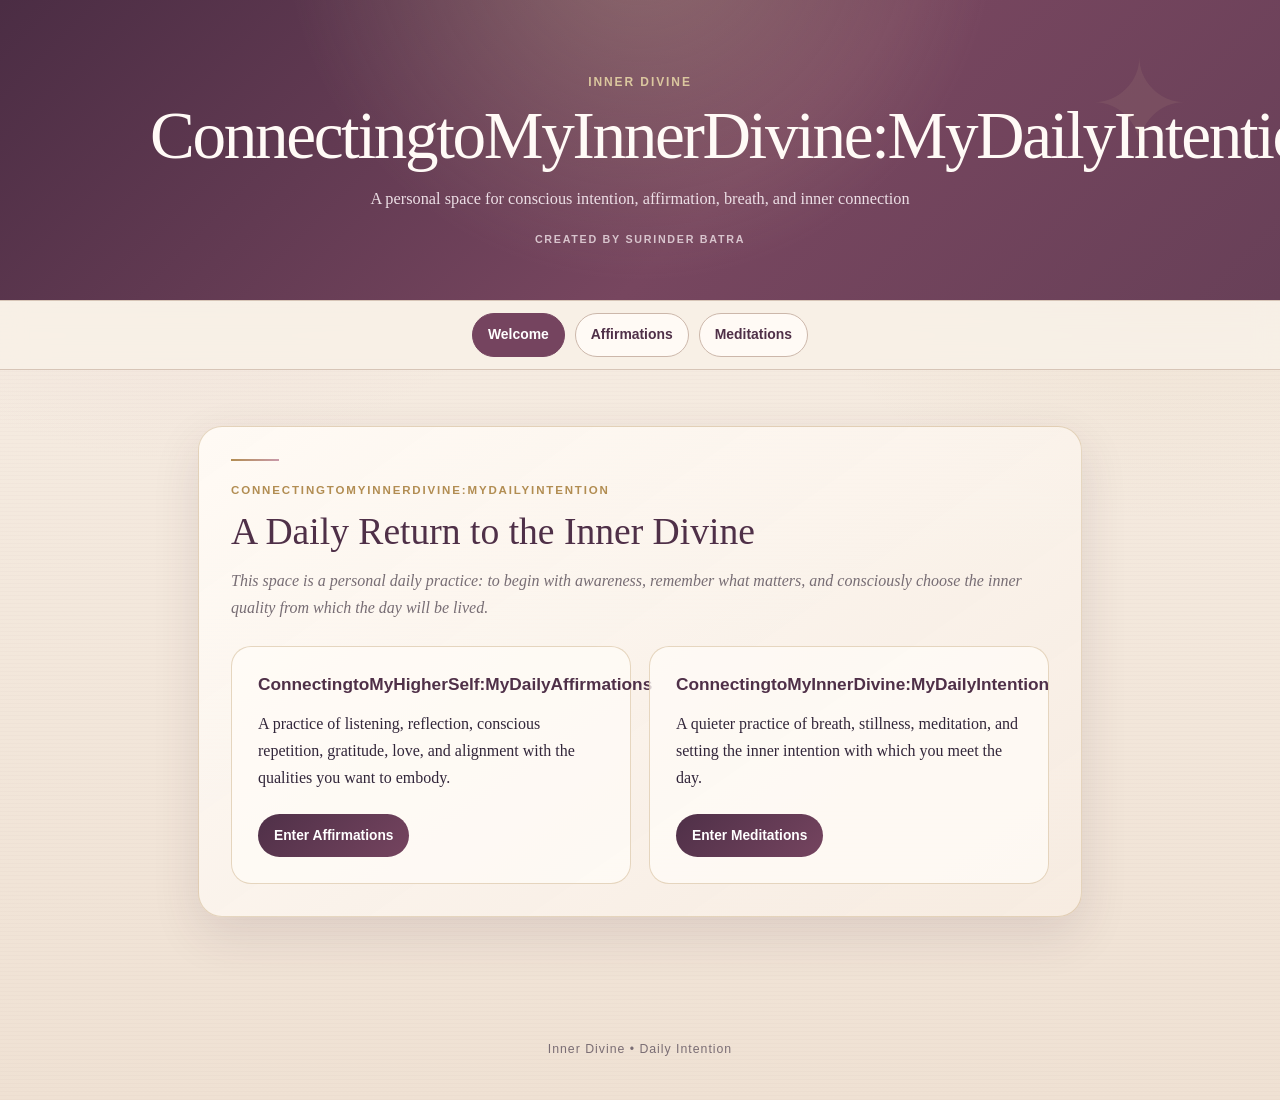
==== index.html @ 692993d0 "Add Inner Divine intention identity and distinct theme" ====
<!DOCTYPE html><html lang="en"><head>
<meta charset="utf-8"><meta name="viewport" content="width=device-width,initial-scale=1">
<meta name="description" content="Inner Divine — a personal practice of affirmations, intention, meditation, and inner connection.">
<title>ConnectingtoMyInnerDivine:MyDailyIntention | Inner Divine</title>
<style>
:root {
  --paper: #fffdf8;
  --ink: #26302d;
  --muted: #6a746f;
  --sage: #6f8577;
  --sage-dark: #425b4d;
  --cream: #f5efe3;
  --gold: #b48a4a;
  --line: rgba(66,91,77,.18);
  --shadow: 0 20px 55px rgba(44,55,49,.11);
}
* { box-sizing: border-box; }
html { scroll-behavior: smooth; }
body {
  margin: 0;
  color: var(--ink);
  background:
    radial-gradient(circle at 10% 0%, rgba(180,138,74,.10), transparent 30rem),
    radial-gradient(circle at 90% 20%, rgba(111,133,119,.10), transparent 28rem),
    #f4f1ea;
  font-family: Georgia, 'Times New Roman', serif;
  line-height: 1.72;
}
.hero {
  padding: 72px 24px 54px;
  text-align: center;
  background: linear-gradient(180deg, rgba(255,253,248,.96), rgba(255,253,248,.78));
  border-bottom: 1px solid var(--line);
}
.eyebrow {
  margin: 0 0 12px;
  font-family: Arial, Helvetica, sans-serif;
  font-size: .78rem;
  letter-spacing: .16em;
  text-transform: uppercase;
  color: var(--sage-dark);
  font-weight: 700;
}
h1 {
  margin: 0;
  font-size: clamp(2.45rem, 7vw, 4.7rem);
  line-height: 1.04;
  font-weight: 500;
  letter-spacing: -.035em;
}
.subtitle {
  max-width: 760px;
  margin: 18px auto 0;
  color: var(--muted);
  font-size: clamp(1.05rem, 2.4vw, 1.35rem);
}
.creator {
  margin: 8px auto 0;
  color: var(--sage-dark);
  font-family: Arial, Helvetica, sans-serif;
  font-size: .95rem;
  font-weight: 600;
}
.nav {
  position: sticky;
  top: 0;
  z-index: 10;
  display: flex;
  gap: 10px;
  justify-content: center;
  flex-wrap: wrap;
  padding: 12px 16px;
  background: rgba(255,253,248,.92);
  backdrop-filter: blur(10px);
  border-bottom: 1px solid var(--line);
  font-family: Arial, Helvetica, sans-serif;
}
.nav a, .print-btn {
  appearance: none;
  border: 1px solid var(--line);
  border-radius: 999px;
  background: white;
  color: var(--sage-dark);
  padding: 8px 13px;
  font: inherit;
  font-size: .86rem;
  text-decoration: none;
  cursor: pointer;
}
.nav a:hover, .print-btn:hover { background: var(--cream); }
main {
  width: min(920px, calc(100% - 32px));
  margin: 38px auto 70px;
}
.section {
  background: var(--paper);
  border: 1px solid var(--line);
  border-radius: 24px;
  padding: clamp(24px, 5vw, 52px);
  margin-bottom: 26px;
  box-shadow: var(--shadow);
}
h2 {
  margin: 0 0 22px;
  font-size: clamp(1.8rem, 4vw, 2.5rem);
  line-height: 1.15;
  font-weight: 500;
  color: var(--sage-dark);
}
.preamble p { margin: 0 0 1.15em; }
.preamble p:last-child { margin-bottom: 0; }
.intro {
  margin: -7px 0 24px;
  color: var(--muted);
  font-style: italic;
}
.affirmations {
  display: grid;
  grid-template-columns: repeat(2, minmax(0,1fr));
  gap: 16px;
}
.card {
  position: relative;
  padding: 22px 22px 22px 24px;
  border: 1px solid var(--line);
  border-radius: 18px;
  background: linear-gradient(145deg, #ffffff, #fbf7ef);
}
.card::before {
  content: '';
  position: absolute;
  left: 0;
  top: 18px;
  bottom: 18px;
  width: 4px;
  border-radius: 4px;
  background: linear-gradient(var(--gold), var(--sage));
}
.num {
  font-family: Arial, Helvetica, sans-serif;
  color: var(--gold);
  font-weight: 700;
  font-size: .78rem;
  letter-spacing: .08em;
}
h3 {
  margin: 4px 0 9px;
  font-size: 1.08rem;
  line-height: 1.3;
  color: var(--ink);
  font-family: Arial, Helvetica, sans-serif;
}
.card p { margin: 0; }
.practice {
  display: grid;
  gap: 18px;
}
.practice-block {
  padding: 24px;
  border-radius: 18px;
  background: var(--cream);
  border: 1px solid var(--line);
}
.practice-block h3 { font-size: 1.2rem; margin-top: 0; }
.practice-block p { margin: .5em 0; }
.link-btn {
  display: inline-block;
  margin-top: 12px;
  padding: 10px 16px;
  border-radius: 999px;
  background: var(--sage-dark);
  color: #fff;
  text-decoration: none;
  font-family: Arial, Helvetica, sans-serif;
  font-size: .9rem;
  font-weight: 700;
}
.link-btn:hover { opacity: .9; }
.closing {
  text-align: center;
  padding: 14px 10px 0;
  color: var(--muted);
  font-style: italic;
}
.footer {
  text-align: center;
  color: var(--muted);
  font-family: Arial, Helvetica, sans-serif;
  font-size: .8rem;
  padding: 0 20px 40px;
}
@media (max-width: 720px) {
  .hero { padding-top: 52px; }
  .affirmations { grid-template-columns: 1fr; }
  .section { border-radius: 18px; }
  .creator {
  margin: 8px auto 0;
  color: var(--sage-dark);
  font-family: Arial, Helvetica, sans-serif;
  font-size: .95rem;
  font-weight: 600;
}
.nav { justify-content: flex-start; overflow-x: auto; flex-wrap: nowrap; }
  .nav a, .print-btn { white-space: nowrap; }
}
@media print {
  body { background: #fff; }
  .hero { padding: 28px 0; border: none; }
  .creator {
  margin: 8px auto 0;
  color: var(--sage-dark);
  font-family: Arial, Helvetica, sans-serif;
  font-size: .95rem;
  font-weight: 600;
}
.nav { display: none; }
  main { width: 100%; margin: 0; }
  .section { box-shadow: none; border: 0; padding: 22px 0; margin: 0; break-inside: auto; }
  .card, .practice-block { break-inside: avoid; }
  .link-btn { color: #000; background: none; border: 1px solid #999; }
}

.audio-card {
  margin-top: 24px;
  padding: 24px;
  background: linear-gradient(135deg, rgba(245,239,227,.9), rgba(255,253,248,.96));
  border: 1px solid var(--line);
  border-radius: 18px;
  box-shadow: 0 10px 30px rgba(44,55,49,.08);
}
.audio-card h3 { margin-top: 0; }
.audio-card audio { width: 100%; margin-top: 10px; }
.audio-note { color: var(--muted); font-size: .94rem; margin-bottom: 0; }

</style><style>
:root{
  --ink:#32263a;--muted:#776d74;--plum:#75445f;--plum-dark:#4f3048;
  --rose:#c99aaa;--gold:#b28d52;--gold-soft:#dbc79f;--paper:#f8f0e7;
  --paper2:#efe1d3;--cream:#fffaf4;--line:#d7c5b7;--shadow:rgba(74,44,62,.12)
}
*{box-sizing:border-box}
html{scroll-behavior:smooth}
body{
  margin:0;color:var(--ink);font-family:Georgia,"Times New Roman",serif;line-height:1.68;
  background:
    radial-gradient(circle at 14% 0%,rgba(201,154,170,.19),transparent 29rem),
    radial-gradient(circle at 92% 7%,rgba(178,141,82,.14),transparent 28rem),
    repeating-linear-gradient(0deg,rgba(79,48,72,.018) 0 1px,transparent 1px 4px),
    linear-gradient(180deg,var(--paper),var(--paper2));
  min-height:100vh
}
body:before{
  content:"";position:fixed;inset:0;z-index:-1;pointer-events:none;opacity:.22;
  background-image:radial-gradient(circle,rgba(80,58,65,.16) .55px,transparent .7px);
  background-size:18px 18px
}
.hero{
  padding:72px 22px 52px;text-align:center;color:#fffaf6;position:relative;overflow:hidden;
  background:
    radial-gradient(circle at 50% -25%,rgba(219,199,159,.32),transparent 48%),
    linear-gradient(135deg,#4b2d44,#77465f 58%,#684058)
}
.hero:after{content:"✦";position:absolute;right:7%;top:5px;font-size:7.5rem;color:rgba(219,199,159,.09)}
.hero h1{margin:8px auto 12px;max-width:980px;font-weight:500;font-size:clamp(2.15rem,5.5vw,4.2rem);line-height:1.08}
.eyebrow,.creator,.page-kicker{font-family:Arial,Helvetica,sans-serif;text-transform:uppercase;letter-spacing:.16em;font-weight:700}
.eyebrow{font-size:.75rem;color:var(--gold-soft);margin:0}
.subtitle{max-width:760px;margin:0 auto;color:#ecdee5;font-size:1.02rem}
.creator{font-size:.67rem;color:#d8c4cd;margin-top:18px}
.site-nav{
  position:sticky;top:0;z-index:20;display:flex;gap:10px;justify-content:center;flex-wrap:wrap;
  padding:12px 16px;background:rgba(248,240,231,.93);backdrop-filter:blur(12px);
  border-bottom:1px solid var(--line);font-family:Arial,Helvetica,sans-serif
}
.site-nav a{padding:9px 15px;border:1px solid #ccb7aa;border-radius:999px;background:#fffaf5;color:var(--plum-dark);text-decoration:none;font-size:.87rem;font-weight:700}
.site-nav a:hover,.site-nav a.active{background:var(--plum);border-color:var(--plum);color:#fff}
main{max-width:1000px;margin:auto;padding:30px 18px 70px}
.section{
  margin:26px 0;padding:32px;border:1px solid rgba(178,141,82,.32);border-radius:24px;
  background:linear-gradient(145deg,rgba(255,251,246,.94),rgba(247,236,226,.9));
  box-shadow:0 18px 48px var(--shadow)
}
.section:before{content:"";display:block;width:48px;height:2px;margin-bottom:20px;background:linear-gradient(90deg,var(--gold),var(--rose))}
.section h2{margin-top:0;color:var(--plum-dark);font-weight:500;font-size:clamp(1.7rem,3vw,2.35rem)}
.section h3{color:var(--plum);margin-bottom:8px}
.intro,.science-note{color:var(--muted)}
.page-kicker{font-size:.72rem;color:var(--gold);margin:0 0 10px}
.info-grid{display:grid;grid-template-columns:repeat(2,minmax(0,1fr));gap:16px;margin-top:22px}
.info-card{
  padding:21px;border-radius:18px;border:1px solid rgba(117,68,95,.16);
  background:rgba(255,252,247,.76)
}
.info-card h3{margin-top:0;font-size:1.08rem}
.practice-note{margin-top:20px;padding:18px 20px;border-left:3px solid var(--gold);background:rgba(178,141,82,.08);border-radius:0 14px 14px 0}
.video-card{
  margin-top:22px;padding:17px;border-radius:20px;border:1px solid rgba(219,199,159,.38);
  background:linear-gradient(135deg,#4d2f47,#77455f);box-shadow:0 16px 38px rgba(74,44,62,.2)
}
.video-card video{display:block;width:100%;border-radius:14px;background:#130d11}
.welcome-grid{display:grid;grid-template-columns:repeat(2,minmax(0,1fr));gap:18px;margin-top:24px}
.welcome-card{
  padding:26px;border-radius:20px;border:1px solid rgba(178,141,82,.33);
  background:rgba(255,252,247,.78)
}
.welcome-card h3{margin-top:0;color:var(--plum-dark)}
.link-btn{display:inline-block;margin-top:6px;padding:10px 16px;border-radius:999px;background:linear-gradient(135deg,var(--plum-dark),var(--plum));color:#fff!important;text-decoration:none;font-family:Arial,Helvetica,sans-serif;font-size:.86rem;font-weight:700}
audio{width:100%}
.footer{padding:26px 18px 40px;text-align:center;color:#7a6d74;font-family:Arial,Helvetica,sans-serif;font-size:.77rem;letter-spacing:.08em}
@media(max-width:720px){.hero{padding:54px 16px 40px}.section{padding:22px}.info-grid,.welcome-grid{grid-template-columns:1fr}main{padding:18px 12px 50px}}
</style>
</head><body>
<header class="hero">
<p class="eyebrow">Inner Divine</p>
<h1>ConnectingtoMyInnerDivine:MyDailyIntention</h1>
<p class="subtitle">A personal space for conscious intention, affirmation, breath, and inner connection</p>
<p class="creator">Created by Surinder Batra</p>
</header>
<nav class="site-nav" aria-label="Main navigation">
<a href="index.html" class="active">Welcome</a>
<a href="affirmations.html">Affirmations</a>
<a href="meditations.html">Meditations</a>
</nav><main>
<section class="section">
  <p class="page-kicker">ConnectingtoMyInnerDivine:MyDailyIntention</p>
  <h2>A Daily Return to the Inner Divine</h2>
  <p class="intro">This space is a personal daily practice: to begin with awareness, remember what matters, and consciously choose the inner quality from which the day will be lived.</p>
  <div class="welcome-grid">
    <article class="welcome-card">
      <h3>ConnectingtoMyHigherSelf:MyDailyAffirmations</h3>
      <p>A practice of listening, reflection, conscious repetition, gratitude, love, and alignment with the qualities you want to embody.</p>
      <a class="link-btn" href="affirmations.html">Enter Affirmations</a>
    </article>
    <article class="welcome-card">
      <h3>ConnectingtoMyInnerDivine:MyDailyIntention</h3>
      <p>A quieter practice of breath, stillness, meditation, and setting the inner intention with which you meet the day.</p>
      <a class="link-btn" href="meditations.html">Enter Meditations</a>
    </article>
  </div>
</section></main><footer class="footer">Inner Divine • Daily Intention</footer></body></html>
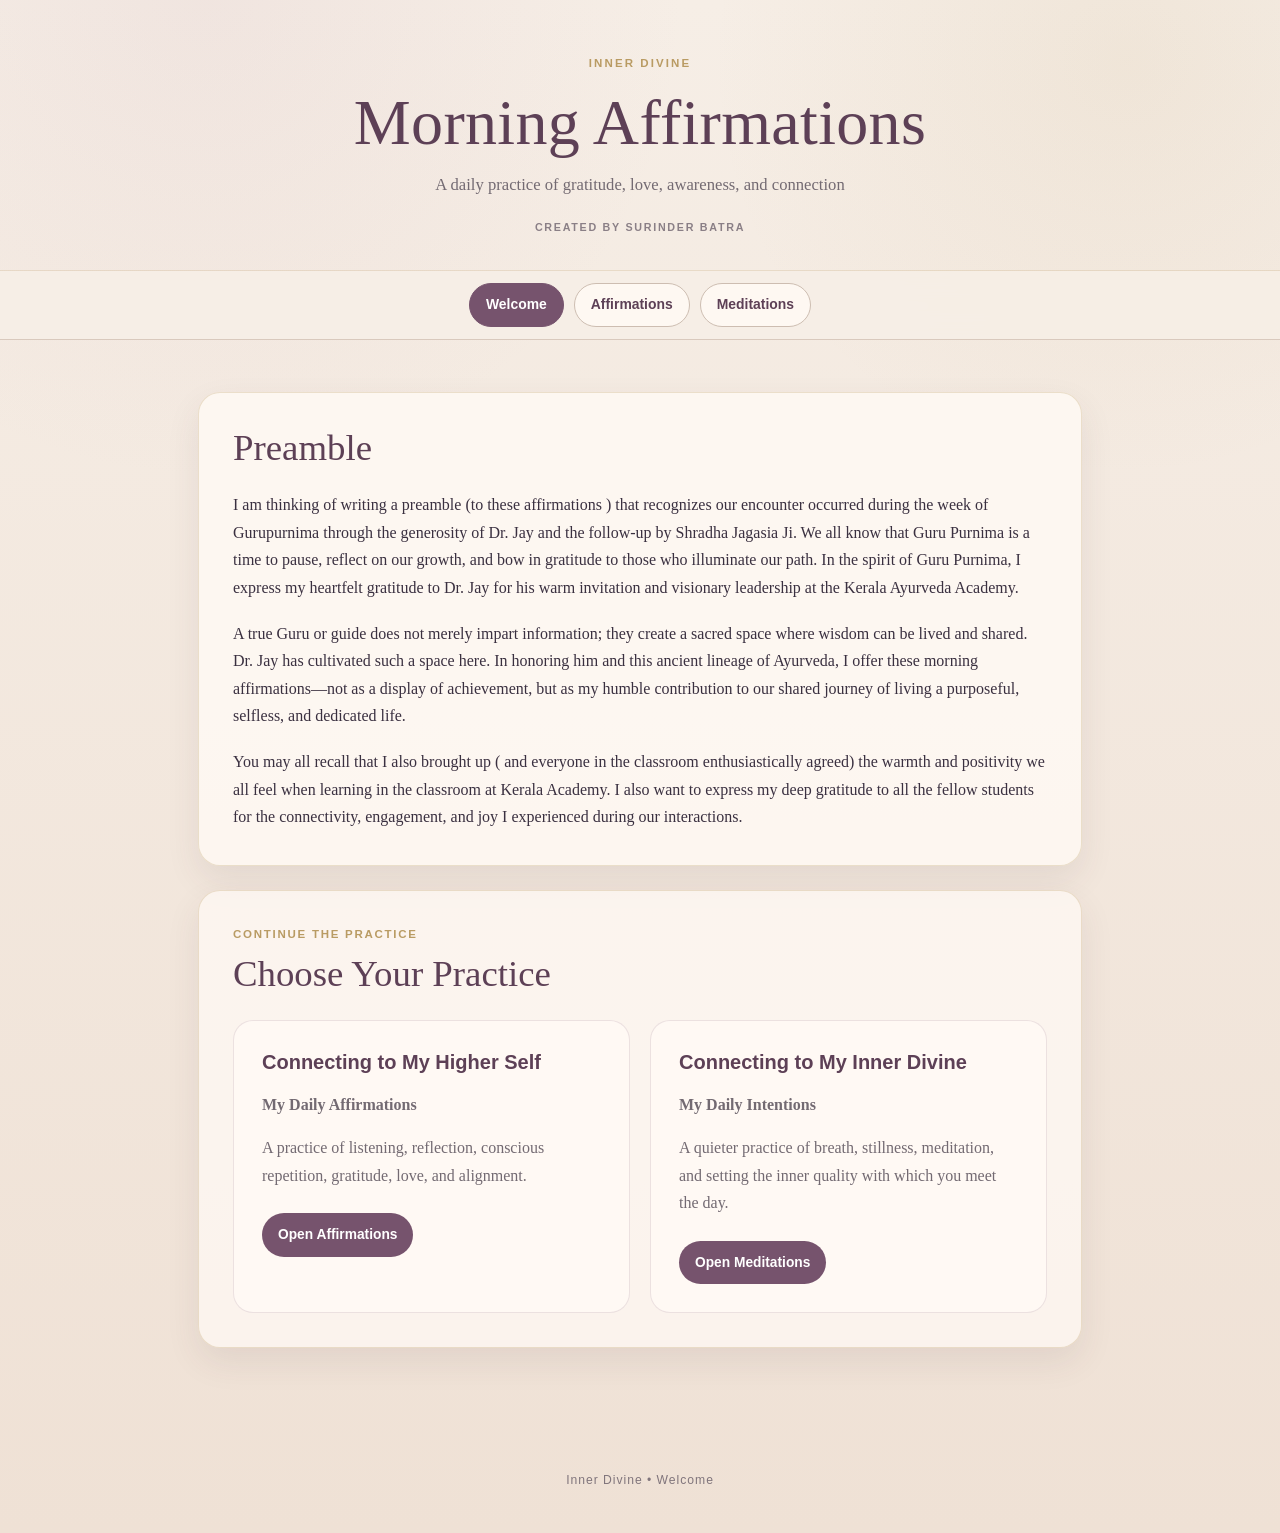
==== commit 0341d16b: "Restore preamble-first home layout and unified site color" ====
--- a/index.html
+++ b/index.html
@@ -1,7 +1,7 @@
 <!DOCTYPE html><html lang="en"><head>
 <meta charset="utf-8"><meta name="viewport" content="width=device-width,initial-scale=1">
 <meta name="description" content="Inner Divine — a personal practice of affirmations, intention, meditation, and inner connection.">
-<title>ConnectingtoMyInnerDivine:MyDailyIntention | Inner Divine</title>
+<title>Morning Affirmations | Inner Divine</title>
 <style>
 :root {
   --paper: #fffdf8;
@@ -234,105 +234,263 @@
 
 </style><style>
 :root{
-  --ink:#32263a;--muted:#776d74;--plum:#75445f;--plum-dark:#4f3048;
-  --rose:#c99aaa;--gold:#b28d52;--gold-soft:#dbc79f;--paper:#f8f0e7;
-  --paper2:#efe1d3;--cream:#fffaf4;--line:#d7c5b7;--shadow:rgba(74,44,62,.12)
+  --ink:#3a3040;
+  --muted:#736a72;
+  --plum:#76536d;
+  --plum-deep:#5d4056;
+  --rose:#caa7b4;
+  --gold:#b99b63;
+  --paper:#f6eee6;
+  --paper-deep:#efe1d5;
+  --cream:#fffaf5;
+  --line:#d9c9bd;
+  --shadow:rgba(80,58,72,.09)
 }
 *{box-sizing:border-box}
 html{scroll-behavior:smooth}
 body{
-  margin:0;color:var(--ink);font-family:Georgia,"Times New Roman",serif;line-height:1.68;
+  margin:0;
+  color:var(--ink);
+  font-family:Georgia,"Times New Roman",serif;
+  line-height:1.72;
   background:
-    radial-gradient(circle at 14% 0%,rgba(201,154,170,.19),transparent 29rem),
-    radial-gradient(circle at 92% 7%,rgba(178,141,82,.14),transparent 28rem),
-    repeating-linear-gradient(0deg,rgba(79,48,72,.018) 0 1px,transparent 1px 4px),
-    linear-gradient(180deg,var(--paper),var(--paper2));
-  min-height:100vh
-}
-body:before{
-  content:"";position:fixed;inset:0;z-index:-1;pointer-events:none;opacity:.22;
-  background-image:radial-gradient(circle,rgba(80,58,65,.16) .55px,transparent .7px);
-  background-size:18px 18px
+    radial-gradient(circle at 16% 0%,rgba(202,167,180,.13),transparent 30rem),
+    radial-gradient(circle at 88% 4%,rgba(185,155,99,.10),transparent 26rem),
+    linear-gradient(180deg,var(--paper) 0%,var(--paper-deep) 100%);
+  min-height:100vh;
 }
 .hero{
-  padding:72px 22px 52px;text-align:center;color:#fffaf6;position:relative;overflow:hidden;
-  background:
-    radial-gradient(circle at 50% -25%,rgba(219,199,159,.32),transparent 48%),
-    linear-gradient(135deg,#4b2d44,#77465f 58%,#684058)
-}
-.hero:after{content:"✦";position:absolute;right:7%;top:5px;font-size:7.5rem;color:rgba(219,199,159,.09)}
-.hero h1{margin:8px auto 12px;max-width:980px;font-weight:500;font-size:clamp(2.15rem,5.5vw,4.2rem);line-height:1.08}
-.eyebrow,.creator,.page-kicker{font-family:Arial,Helvetica,sans-serif;text-transform:uppercase;letter-spacing:.16em;font-weight:700}
-.eyebrow{font-size:.75rem;color:var(--gold-soft);margin:0}
-.subtitle{max-width:760px;margin:0 auto;color:#ecdee5;font-size:1.02rem}
-.creator{font-size:.67rem;color:#d8c4cd;margin-top:18px}
+  padding:54px 20px 34px;
+  text-align:center;
+  color:var(--ink);
+  background:transparent;
+  border-bottom:1px solid rgba(185,155,99,.22);
+}
+.hero .eyebrow{
+  margin:0 0 14px;
+  color:var(--gold);
+  font-family:Arial,Helvetica,sans-serif;
+  font-size:.72rem;
+  font-weight:700;
+  letter-spacing:.18em;
+  text-transform:uppercase;
+}
+.hero h1{
+  margin:0 auto 14px;
+  max-width:900px;
+  color:var(--plum-deep);
+  font-size:clamp(2.2rem,5vw,4.2rem);
+  line-height:1.08;
+  font-weight:500;
+  letter-spacing:.005em;
+}
+.hero .subtitle{
+  margin:0 auto;
+  max-width:760px;
+  color:var(--muted);
+  font-size:1.04rem;
+}
+.hero .creator{
+  margin:18px 0 0;
+  color:#8a7f86;
+  font-family:Arial,Helvetica,sans-serif;
+  font-size:.67rem;
+  font-weight:700;
+  letter-spacing:.16em;
+  text-transform:uppercase;
+}
 .site-nav{
-  position:sticky;top:0;z-index:20;display:flex;gap:10px;justify-content:center;flex-wrap:wrap;
-  padding:12px 16px;background:rgba(248,240,231,.93);backdrop-filter:blur(12px);
-  border-bottom:1px solid var(--line);font-family:Arial,Helvetica,sans-serif
-}
-.site-nav a{padding:9px 15px;border:1px solid #ccb7aa;border-radius:999px;background:#fffaf5;color:var(--plum-dark);text-decoration:none;font-size:.87rem;font-weight:700}
-.site-nav a:hover,.site-nav a.active{background:var(--plum);border-color:var(--plum);color:#fff}
-main{max-width:1000px;margin:auto;padding:30px 18px 70px}
+  position:sticky;
+  top:0;
+  z-index:20;
+  display:flex;
+  gap:10px;
+  justify-content:center;
+  flex-wrap:wrap;
+  padding:12px 16px;
+  background:rgba(246,238,230,.94);
+  backdrop-filter:blur(12px);
+  border-bottom:1px solid var(--line);
+}
+.site-nav a{
+  padding:9px 16px;
+  border:1px solid #cdbdb1;
+  border-radius:999px;
+  background:rgba(255,250,245,.82);
+  color:var(--plum-deep);
+  text-decoration:none;
+  font-family:Arial,Helvetica,sans-serif;
+  font-size:.87rem;
+  font-weight:700;
+}
+.site-nav a:hover,.site-nav a.active{
+  background:var(--plum);
+  border-color:var(--plum);
+  color:#fff;
+}
+main{max-width:1000px;margin:0 auto;padding:28px 18px 70px}
 .section{
-  margin:26px 0;padding:32px;border:1px solid rgba(178,141,82,.32);border-radius:24px;
-  background:linear-gradient(145deg,rgba(255,251,246,.94),rgba(247,236,226,.9));
-  box-shadow:0 18px 48px var(--shadow)
-}
-.section:before{content:"";display:block;width:48px;height:2px;margin-bottom:20px;background:linear-gradient(90deg,var(--gold),var(--rose))}
-.section h2{margin-top:0;color:var(--plum-dark);font-weight:500;font-size:clamp(1.7rem,3vw,2.35rem)}
-.section h3{color:var(--plum);margin-bottom:8px}
-.intro,.science-note{color:var(--muted)}
-.page-kicker{font-size:.72rem;color:var(--gold);margin:0 0 10px}
-.info-grid{display:grid;grid-template-columns:repeat(2,minmax(0,1fr));gap:16px;margin-top:22px}
+  margin:24px 0;
+  padding:34px;
+  border:1px solid rgba(185,155,99,.28);
+  border-radius:22px;
+  background:rgba(255,250,245,.72);
+  box-shadow:0 14px 34px var(--shadow);
+}
+.section h2{
+  margin-top:0;
+  color:var(--plum-deep);
+  font-size:clamp(1.72rem,3vw,2.3rem);
+  font-weight:500;
+}
+.section h3{color:var(--plum);font-weight:600}
+.section p{max-width:820px}
+.preamble{background:rgba(255,250,245,.8)}
+.page-kicker{
+  margin:0 0 9px;
+  color:var(--gold);
+  font-family:Arial,Helvetica,sans-serif;
+  font-size:.72rem;
+  font-weight:700;
+  letter-spacing:.15em;
+  text-transform:uppercase
+}
+.intro{color:var(--muted);font-size:1.04rem}
+.welcome-grid{
+  display:grid;
+  grid-template-columns:repeat(2,minmax(0,1fr));
+  gap:20px;
+  margin-top:24px
+}
+.welcome-card{
+  padding:28px;
+  border:1px solid rgba(118,83,109,.14);
+  border-radius:20px;
+  background:rgba(255,250,245,.86);
+}
+.welcome-card h3{
+  margin:0 0 10px;
+  color:var(--plum-deep);
+  font-size:1.25rem;
+  line-height:1.3
+}
+.welcome-card p{color:var(--muted)}
+.link-btn{
+  display:inline-block;
+  margin-top:8px;
+  padding:10px 16px;
+  border-radius:999px;
+  background:var(--plum);
+  color:#fff!important;
+  text-decoration:none;
+  font-family:Arial,Helvetica,sans-serif;
+  font-size:.86rem;
+  font-weight:700;
+}
+.identity-title{
+  margin:0 auto;
+  max-width:820px;
+}
+.identity-title .line1{
+  display:block;
+  font-size:.52em;
+  letter-spacing:.08em;
+  text-transform:uppercase;
+  color:var(--gold);
+  font-family:Arial,Helvetica,sans-serif;
+  font-weight:700;
+  margin-bottom:10px;
+}
+.identity-title .line2{
+  display:block;
+  color:var(--plum-deep);
+}
+.info-grid{
+  display:grid;
+  grid-template-columns:repeat(2,minmax(0,1fr));
+  gap:18px;
+  margin-top:28px;
+}
 .info-card{
-  padding:21px;border-radius:18px;border:1px solid rgba(117,68,95,.16);
-  background:rgba(255,252,247,.76)
-}
-.info-card h3{margin-top:0;font-size:1.08rem}
-.practice-note{margin-top:20px;padding:18px 20px;border-left:3px solid var(--gold);background:rgba(178,141,82,.08);border-radius:0 14px 14px 0}
+  padding:24px;
+  border-radius:18px;
+  border:1px solid rgba(118,83,109,.14);
+  background:rgba(255,250,245,.78);
+}
+.info-card h3{margin:0 0 10px;font-size:1.08rem}
+.practice-note{
+  margin-top:24px;
+  padding:20px 22px;
+  border-left:3px solid var(--gold);
+  background:rgba(185,155,99,.08);
+  border-radius:0 14px 14px 0;
+}
+.science-note{margin-top:18px;color:var(--muted)}
 .video-card{
-  margin-top:22px;padding:17px;border-radius:20px;border:1px solid rgba(219,199,159,.38);
-  background:linear-gradient(135deg,#4d2f47,#77455f);box-shadow:0 16px 38px rgba(74,44,62,.2)
-}
-.video-card video{display:block;width:100%;border-radius:14px;background:#130d11}
-.welcome-grid{display:grid;grid-template-columns:repeat(2,minmax(0,1fr));gap:18px;margin-top:24px}
-.welcome-card{
-  padding:26px;border-radius:20px;border:1px solid rgba(178,141,82,.33);
-  background:rgba(255,252,247,.78)
-}
-.welcome-card h3{margin-top:0;color:var(--plum-dark)}
-.link-btn{display:inline-block;margin-top:6px;padding:10px 16px;border-radius:999px;background:linear-gradient(135deg,var(--plum-dark),var(--plum));color:#fff!important;text-decoration:none;font-family:Arial,Helvetica,sans-serif;font-size:.86rem;font-weight:700}
+  margin-top:20px;
+  padding:16px;
+  border:1px solid rgba(118,83,109,.18);
+  border-radius:18px;
+  background:rgba(255,250,245,.74);
+}
+.video-card video{
+  display:block;
+  width:100%;
+  border-radius:12px;
+  background:#181217
+}
 audio{width:100%}
-.footer{padding:26px 18px 40px;text-align:center;color:#7a6d74;font-family:Arial,Helvetica,sans-serif;font-size:.77rem;letter-spacing:.08em}
-@media(max-width:720px){.hero{padding:54px 16px 40px}.section{padding:22px}.info-grid,.welcome-grid{grid-template-columns:1fr}main{padding:18px 12px 50px}}
+.footer{
+  padding:28px 20px 42px;
+  text-align:center;
+  color:#80757c;
+  font-family:Arial,Helvetica,sans-serif;
+  font-size:.76rem;
+  letter-spacing:.08em
+}
+@media(max-width:720px){
+  .hero{padding:42px 16px 28px}
+  main{padding:18px 12px 50px}
+  .section{padding:24px}
+  .welcome-grid,.info-grid{grid-template-columns:1fr}
+}
 </style>
 </head><body>
 <header class="hero">
 <p class="eyebrow">Inner Divine</p>
-<h1>ConnectingtoMyInnerDivine:MyDailyIntention</h1>
-<p class="subtitle">A personal space for conscious intention, affirmation, breath, and inner connection</p>
+<h1>Morning Affirmations</h1>
+<p class="subtitle">A daily practice of gratitude, love, awareness, and connection</p>
 <p class="creator">Created by Surinder Batra</p>
 </header>
 <nav class="site-nav" aria-label="Main navigation">
 <a href="index.html" class="active">Welcome</a>
 <a href="affirmations.html">Affirmations</a>
 <a href="meditations.html">Meditations</a>
-</nav><main>
+</nav>
+<main><section class="section preamble" id="preamble">
+    <h2>Preamble</h2>
+    <p>I am thinking of writing a preamble (to these affirmations ) that recognizes our encounter occurred during the week of Gurupurnima through the generosity of Dr. Jay and the follow-up by Shradha Jagasia Ji. We all know that Guru Purnima is a time to pause, reflect on our growth, and bow in gratitude to those who illuminate our path. In the spirit of Guru Purnima, I express my heartfelt gratitude to Dr. Jay for his warm invitation and visionary leadership at the Kerala Ayurveda Academy.</p>
+    <p>A true Guru or guide does not merely impart information; they create a sacred space where wisdom can be lived and shared. Dr. Jay has cultivated such a space here. In honoring him and this ancient lineage of Ayurveda, I offer these morning affirmations—not as a display of achievement, but as my humble contribution to our shared journey of living a purposeful, selfless, and dedicated life.</p>
+    <p>You may all recall that I also brought up ( and everyone in the classroom enthusiastically agreed) the warmth and positivity we all feel when learning in the classroom at Kerala Academy. I also want to express my deep gratitude to all the fellow students for the connectivity, engagement, and joy I experienced during our interactions.</p>
+  </section>
+
 <section class="section">
-  <p class="page-kicker">ConnectingtoMyInnerDivine:MyDailyIntention</p>
-  <h2>A Daily Return to the Inner Divine</h2>
-  <p class="intro">This space is a personal daily practice: to begin with awareness, remember what matters, and consciously choose the inner quality from which the day will be lived.</p>
+  <p class="page-kicker">Continue the practice</p>
+  <h2>Choose Your Practice</h2>
   <div class="welcome-grid">
     <article class="welcome-card">
-      <h3>ConnectingtoMyHigherSelf:MyDailyAffirmations</h3>
-      <p>A practice of listening, reflection, conscious repetition, gratitude, love, and alignment with the qualities you want to embody.</p>
-      <a class="link-btn" href="affirmations.html">Enter Affirmations</a>
+      <h3>Connecting to My Higher Self</h3>
+      <p><strong>My Daily Affirmations</strong></p>
+      <p>A practice of listening, reflection, conscious repetition, gratitude, love, and alignment.</p>
+      <a class="link-btn" href="affirmations.html">Open Affirmations</a>
     </article>
     <article class="welcome-card">
-      <h3>ConnectingtoMyInnerDivine:MyDailyIntention</h3>
-      <p>A quieter practice of breath, stillness, meditation, and setting the inner intention with which you meet the day.</p>
-      <a class="link-btn" href="meditations.html">Enter Meditations</a>
+      <h3>Connecting to My Inner Divine</h3>
+      <p><strong>My Daily Intentions</strong></p>
+      <p>A quieter practice of breath, stillness, meditation, and setting the inner quality with which you meet the day.</p>
+      <a class="link-btn" href="meditations.html">Open Meditations</a>
     </article>
   </div>
-</section></main><footer class="footer">Inner Divine • Daily Intention</footer></body></html>+</section></main>
+<footer class="footer">Inner Divine • Welcome</footer>
+</body></html>
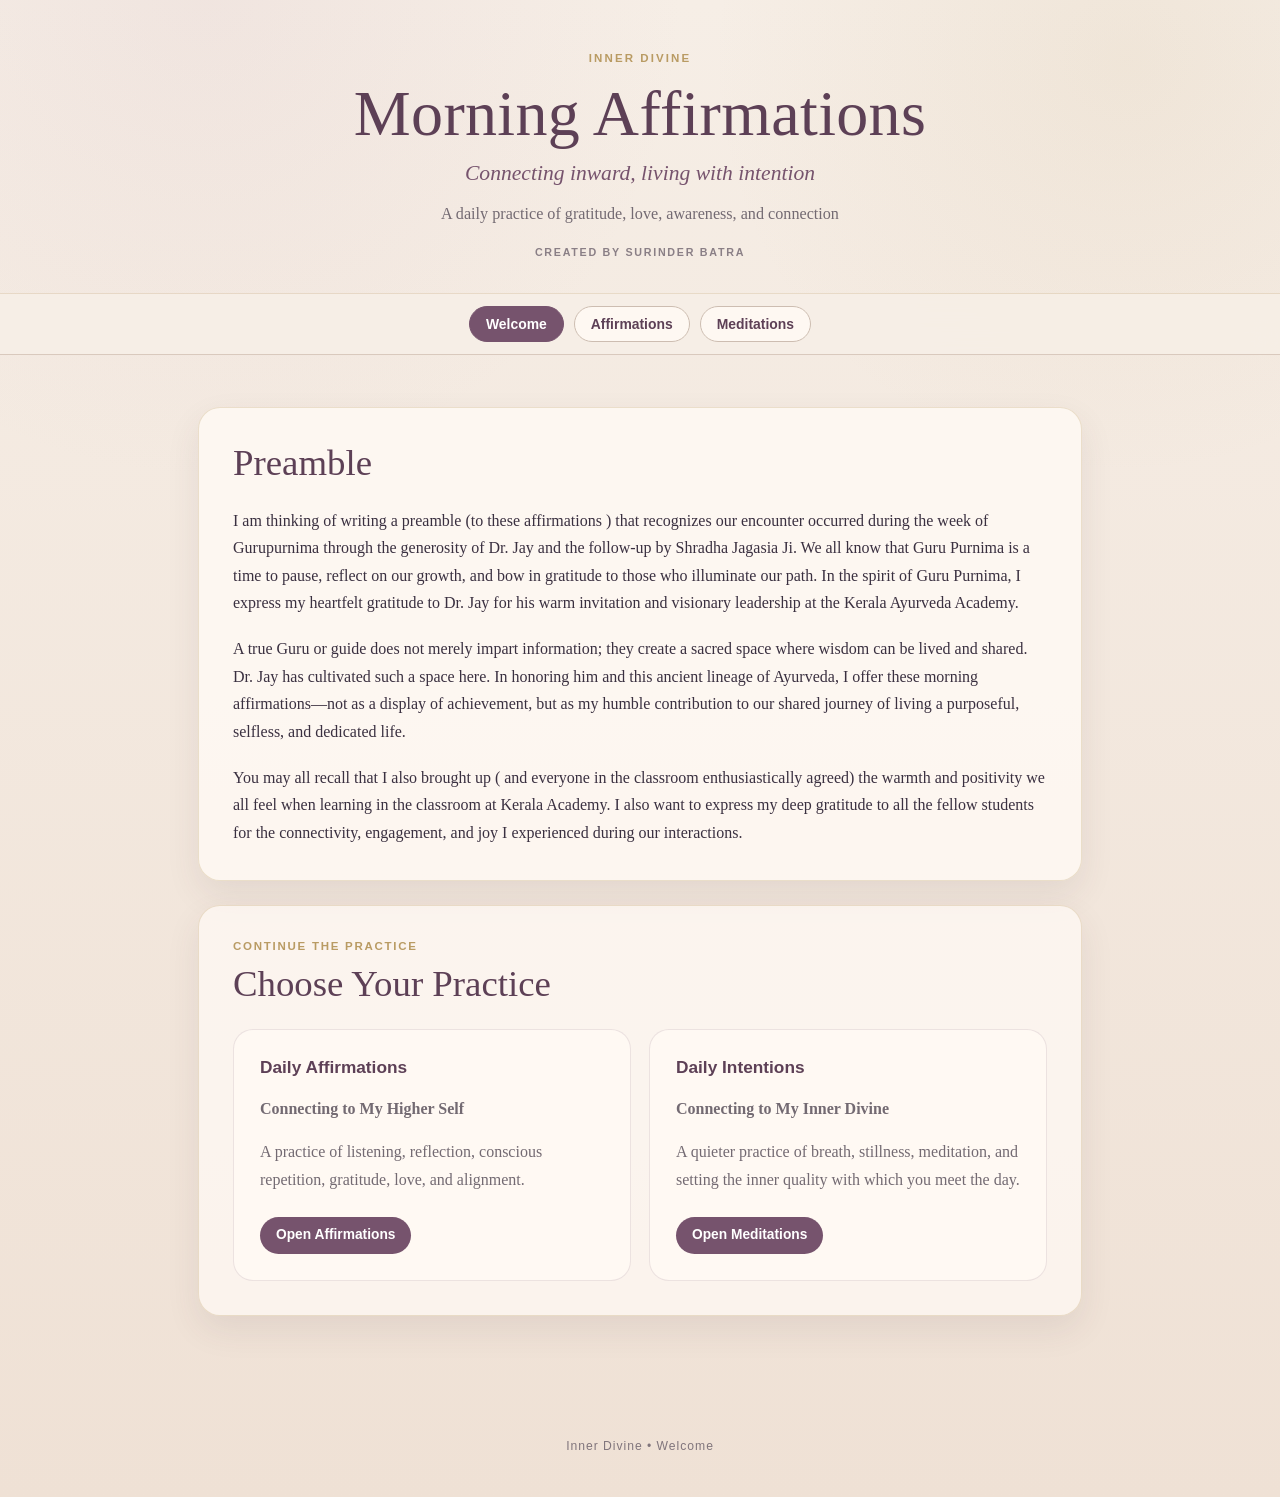
==== commit 75757cfa: "Refine home heading hierarchy" ====
--- a/index.html
+++ b/index.html
@@ -1,8 +1,4 @@
-<!DOCTYPE html><html lang="en"><head>
-<meta charset="utf-8"><meta name="viewport" content="width=device-width,initial-scale=1">
-<meta name="description" content="Inner Divine — a personal practice of affirmations, intention, meditation, and inner connection.">
-<title>Morning Affirmations | Inner Divine</title>
-<style>
+<!DOCTYPE html><html lang="en"><head><meta charset="utf-8"><meta name="viewport" content="width=device-width,initial-scale=1"><meta name="description" content="Inner Divine — a personal practice of affirmations, intention, meditation, and inner connection."><title>Morning Affirmations | Inner Divine</title><style>
 :root {
   --paper: #fffdf8;
   --ink: #26302d;
@@ -233,264 +229,36 @@
 .audio-note { color: var(--muted); font-size: .94rem; margin-bottom: 0; }
 
 </style><style>
-:root{
-  --ink:#3a3040;
-  --muted:#736a72;
-  --plum:#76536d;
-  --plum-deep:#5d4056;
-  --rose:#caa7b4;
-  --gold:#b99b63;
-  --paper:#f6eee6;
-  --paper-deep:#efe1d5;
-  --cream:#fffaf5;
-  --line:#d9c9bd;
-  --shadow:rgba(80,58,72,.09)
-}
-*{box-sizing:border-box}
-html{scroll-behavior:smooth}
-body{
-  margin:0;
-  color:var(--ink);
-  font-family:Georgia,"Times New Roman",serif;
-  line-height:1.72;
-  background:
-    radial-gradient(circle at 16% 0%,rgba(202,167,180,.13),transparent 30rem),
-    radial-gradient(circle at 88% 4%,rgba(185,155,99,.10),transparent 26rem),
-    linear-gradient(180deg,var(--paper) 0%,var(--paper-deep) 100%);
-  min-height:100vh;
-}
-.hero{
-  padding:54px 20px 34px;
-  text-align:center;
-  color:var(--ink);
-  background:transparent;
-  border-bottom:1px solid rgba(185,155,99,.22);
-}
-.hero .eyebrow{
-  margin:0 0 14px;
-  color:var(--gold);
-  font-family:Arial,Helvetica,sans-serif;
-  font-size:.72rem;
-  font-weight:700;
-  letter-spacing:.18em;
-  text-transform:uppercase;
-}
-.hero h1{
-  margin:0 auto 14px;
-  max-width:900px;
-  color:var(--plum-deep);
-  font-size:clamp(2.2rem,5vw,4.2rem);
-  line-height:1.08;
-  font-weight:500;
-  letter-spacing:.005em;
-}
-.hero .subtitle{
-  margin:0 auto;
-  max-width:760px;
-  color:var(--muted);
-  font-size:1.04rem;
-}
-.hero .creator{
-  margin:18px 0 0;
-  color:#8a7f86;
-  font-family:Arial,Helvetica,sans-serif;
-  font-size:.67rem;
-  font-weight:700;
-  letter-spacing:.16em;
-  text-transform:uppercase;
-}
-.site-nav{
-  position:sticky;
-  top:0;
-  z-index:20;
-  display:flex;
-  gap:10px;
-  justify-content:center;
-  flex-wrap:wrap;
-  padding:12px 16px;
-  background:rgba(246,238,230,.94);
-  backdrop-filter:blur(12px);
-  border-bottom:1px solid var(--line);
-}
-.site-nav a{
-  padding:9px 16px;
-  border:1px solid #cdbdb1;
-  border-radius:999px;
-  background:rgba(255,250,245,.82);
-  color:var(--plum-deep);
-  text-decoration:none;
-  font-family:Arial,Helvetica,sans-serif;
-  font-size:.87rem;
-  font-weight:700;
-}
-.site-nav a:hover,.site-nav a.active{
-  background:var(--plum);
-  border-color:var(--plum);
-  color:#fff;
-}
-main{max-width:1000px;margin:0 auto;padding:28px 18px 70px}
-.section{
-  margin:24px 0;
-  padding:34px;
-  border:1px solid rgba(185,155,99,.28);
-  border-radius:22px;
-  background:rgba(255,250,245,.72);
-  box-shadow:0 14px 34px var(--shadow);
-}
-.section h2{
-  margin-top:0;
-  color:var(--plum-deep);
-  font-size:clamp(1.72rem,3vw,2.3rem);
-  font-weight:500;
-}
-.section h3{color:var(--plum);font-weight:600}
-.section p{max-width:820px}
-.preamble{background:rgba(255,250,245,.8)}
-.page-kicker{
-  margin:0 0 9px;
-  color:var(--gold);
-  font-family:Arial,Helvetica,sans-serif;
-  font-size:.72rem;
-  font-weight:700;
-  letter-spacing:.15em;
-  text-transform:uppercase
-}
-.intro{color:var(--muted);font-size:1.04rem}
-.welcome-grid{
-  display:grid;
-  grid-template-columns:repeat(2,minmax(0,1fr));
-  gap:20px;
-  margin-top:24px
-}
-.welcome-card{
-  padding:28px;
-  border:1px solid rgba(118,83,109,.14);
-  border-radius:20px;
-  background:rgba(255,250,245,.86);
-}
-.welcome-card h3{
-  margin:0 0 10px;
-  color:var(--plum-deep);
-  font-size:1.25rem;
-  line-height:1.3
-}
-.welcome-card p{color:var(--muted)}
-.link-btn{
-  display:inline-block;
-  margin-top:8px;
-  padding:10px 16px;
-  border-radius:999px;
-  background:var(--plum);
-  color:#fff!important;
-  text-decoration:none;
-  font-family:Arial,Helvetica,sans-serif;
-  font-size:.86rem;
-  font-weight:700;
-}
-.identity-title{
-  margin:0 auto;
-  max-width:820px;
-}
-.identity-title .line1{
-  display:block;
-  font-size:.52em;
-  letter-spacing:.08em;
-  text-transform:uppercase;
-  color:var(--gold);
-  font-family:Arial,Helvetica,sans-serif;
-  font-weight:700;
-  margin-bottom:10px;
-}
-.identity-title .line2{
-  display:block;
-  color:var(--plum-deep);
-}
-.info-grid{
-  display:grid;
-  grid-template-columns:repeat(2,minmax(0,1fr));
-  gap:18px;
-  margin-top:28px;
-}
-.info-card{
-  padding:24px;
-  border-radius:18px;
-  border:1px solid rgba(118,83,109,.14);
-  background:rgba(255,250,245,.78);
-}
-.info-card h3{margin:0 0 10px;font-size:1.08rem}
-.practice-note{
-  margin-top:24px;
-  padding:20px 22px;
-  border-left:3px solid var(--gold);
-  background:rgba(185,155,99,.08);
-  border-radius:0 14px 14px 0;
-}
-.science-note{margin-top:18px;color:var(--muted)}
-.video-card{
-  margin-top:20px;
-  padding:16px;
-  border:1px solid rgba(118,83,109,.18);
-  border-radius:18px;
-  background:rgba(255,250,245,.74);
-}
-.video-card video{
-  display:block;
-  width:100%;
-  border-radius:12px;
-  background:#181217
-}
-audio{width:100%}
-.footer{
-  padding:28px 20px 42px;
-  text-align:center;
-  color:#80757c;
-  font-family:Arial,Helvetica,sans-serif;
-  font-size:.76rem;
-  letter-spacing:.08em
-}
-@media(max-width:720px){
-  .hero{padding:42px 16px 28px}
-  main{padding:18px 12px 50px}
-  .section{padding:24px}
-  .welcome-grid,.info-grid{grid-template-columns:1fr}
-}
-</style>
-</head><body>
-<header class="hero">
-<p class="eyebrow">Inner Divine</p>
-<h1>Morning Affirmations</h1>
-<p class="subtitle">A daily practice of gratitude, love, awareness, and connection</p>
-<p class="creator">Created by Surinder Batra</p>
-</header>
-<nav class="site-nav" aria-label="Main navigation">
-<a href="index.html" class="active">Welcome</a>
-<a href="affirmations.html">Affirmations</a>
-<a href="meditations.html">Meditations</a>
-</nav>
-<main><section class="section preamble" id="preamble">
+:root{--ink:#3a3040;--muted:#736a72;--plum:#76536d;--plum-deep:#5d4056;--rose:#caa7b4;--gold:#b99b63;--paper:#f6eee6;--paper-deep:#efe1d5;--cream:#fffaf5;--line:#d9c9bd;--shadow:rgba(80,58,72,.09)}
+*{box-sizing:border-box} html{scroll-behavior:smooth}
+body{margin:0;color:var(--ink);font-family:Georgia,"Times New Roman",serif;line-height:1.72;background:radial-gradient(circle at 16% 0%,rgba(202,167,180,.13),transparent 30rem),radial-gradient(circle at 88% 4%,rgba(185,155,99,.10),transparent 26rem),linear-gradient(180deg,var(--paper),var(--paper-deep));min-height:100vh}
+.hero{padding:52px 20px 34px;text-align:center;color:var(--ink);background:transparent;border-bottom:1px solid rgba(185,155,99,.22)}
+.hero .eyebrow{margin:0 0 13px;color:var(--gold);font:700 .72rem/1.2 Arial,Helvetica,sans-serif;letter-spacing:.18em;text-transform:uppercase}
+.hero h1{margin:0 auto 10px;max-width:900px;color:var(--plum-deep);font-size:clamp(2.3rem,5vw,4rem);line-height:1.08;font-weight:500;letter-spacing:.005em}
+.hero .theme-line{max-width:780px;margin:0 auto 12px;color:var(--plum);font-size:clamp(1rem,2.1vw,1.35rem);font-style:italic;line-height:1.4}
+.hero .subtitle{max-width:760px;margin:0 auto;color:var(--muted);font-size:1.01rem}
+.hero .creator{margin:18px 0 0;color:#8a7f86;font:700 .67rem/1.2 Arial,Helvetica,sans-serif;letter-spacing:.16em;text-transform:uppercase}
+.site-nav{position:sticky;top:0;z-index:20;display:flex;gap:10px;justify-content:center;flex-wrap:wrap;padding:12px 16px;background:rgba(246,238,230,.94);backdrop-filter:blur(12px);border-bottom:1px solid var(--line)}
+.site-nav a{padding:9px 16px;border:1px solid #cdbdb1;border-radius:999px;background:rgba(255,250,245,.82);color:var(--plum-deep);text-decoration:none;font:700 .87rem/1.2 Arial,Helvetica,sans-serif}
+.site-nav a:hover,.site-nav a.active{background:var(--plum);border-color:var(--plum);color:#fff}
+main{max-width:1000px;margin:0 auto;padding:28px 18px 70px}.section{margin:24px 0;padding:34px;border:1px solid rgba(185,155,99,.28);border-radius:22px;background:rgba(255,250,245,.72);box-shadow:0 14px 34px var(--shadow)}
+.section h2{margin-top:0;color:var(--plum-deep);font-size:clamp(1.72rem,3vw,2.3rem);font-weight:500}.section h3{color:var(--plum);font-weight:600}.section p{max-width:820px}.preamble{background:rgba(255,250,245,.8)}
+.page-kicker{margin:0 0 9px;color:var(--gold);font:700 .72rem/1.2 Arial,Helvetica,sans-serif;letter-spacing:.15em;text-transform:uppercase}.intro{color:var(--muted);font-size:1.04rem}
+.welcome-grid,.info-grid{display:grid;grid-template-columns:repeat(2,minmax(0,1fr));gap:18px;margin-top:24px}.welcome-card,.info-card{padding:26px;border:1px solid rgba(118,83,109,.14);border-radius:20px;background:rgba(255,250,245,.83)}.welcome-card h3,.info-card h3{margin:0 0 10px;color:var(--plum-deep)}.welcome-card p{color:var(--muted)}
+.link-btn{display:inline-block;margin-top:8px;padding:10px 16px;border-radius:999px;background:var(--plum);color:#fff!important;text-decoration:none;font:700 .86rem/1.2 Arial,Helvetica,sans-serif}
+.practice-note{margin-top:24px;padding:20px 22px;border-left:3px solid var(--gold);background:rgba(185,155,99,.08);border-radius:0 14px 14px 0}.science-note{margin-top:18px;color:var(--muted)}
+.video-card{margin-top:20px;padding:16px;border:1px solid rgba(118,83,109,.18);border-radius:18px;background:rgba(255,250,245,.74)}.video-card video{display:block;width:100%;border-radius:12px;background:#181217}audio{width:100%}
+.footer{padding:28px 20px 42px;text-align:center;color:#80757c;font:400 .76rem/1.4 Arial,Helvetica,sans-serif;letter-spacing:.08em}
+@media(max-width:720px){.hero{padding:42px 16px 28px}.hero h1{font-size:clamp(2.05rem,11vw,3rem)}main{padding:18px 12px 50px}.section{padding:24px}.welcome-grid,.info-grid{grid-template-columns:1fr}}
+</style></head><body>
+<header class="hero"><p class="eyebrow">Inner Divine</p><h1>Morning Affirmations</h1><p class="theme-line">Connecting inward, living with intention</p><p class="subtitle">A daily practice of gratitude, love, awareness, and connection</p><p class="creator">Created by Surinder Batra</p></header>
+<nav class="site-nav" aria-label="Main navigation"><a href="index.html" class="active">Welcome</a><a href="affirmations.html">Affirmations</a><a href="meditations.html">Meditations</a></nav><main><section class="section preamble" id="preamble">
     <h2>Preamble</h2>
     <p>I am thinking of writing a preamble (to these affirmations ) that recognizes our encounter occurred during the week of Gurupurnima through the generosity of Dr. Jay and the follow-up by Shradha Jagasia Ji. We all know that Guru Purnima is a time to pause, reflect on our growth, and bow in gratitude to those who illuminate our path. In the spirit of Guru Purnima, I express my heartfelt gratitude to Dr. Jay for his warm invitation and visionary leadership at the Kerala Ayurveda Academy.</p>
     <p>A true Guru or guide does not merely impart information; they create a sacred space where wisdom can be lived and shared. Dr. Jay has cultivated such a space here. In honoring him and this ancient lineage of Ayurveda, I offer these morning affirmations—not as a display of achievement, but as my humble contribution to our shared journey of living a purposeful, selfless, and dedicated life.</p>
     <p>You may all recall that I also brought up ( and everyone in the classroom enthusiastically agreed) the warmth and positivity we all feel when learning in the classroom at Kerala Academy. I also want to express my deep gratitude to all the fellow students for the connectivity, engagement, and joy I experienced during our interactions.</p>
   </section>
-
-<section class="section">
-  <p class="page-kicker">Continue the practice</p>
-  <h2>Choose Your Practice</h2>
-  <div class="welcome-grid">
-    <article class="welcome-card">
-      <h3>Connecting to My Higher Self</h3>
-      <p><strong>My Daily Affirmations</strong></p>
-      <p>A practice of listening, reflection, conscious repetition, gratitude, love, and alignment.</p>
-      <a class="link-btn" href="affirmations.html">Open Affirmations</a>
-    </article>
-    <article class="welcome-card">
-      <h3>Connecting to My Inner Divine</h3>
-      <p><strong>My Daily Intentions</strong></p>
-      <p>A quieter practice of breath, stillness, meditation, and setting the inner quality with which you meet the day.</p>
-      <a class="link-btn" href="meditations.html">Open Meditations</a>
-    </article>
-  </div>
-</section></main>
-<footer class="footer">Inner Divine • Welcome</footer>
-</body></html>+<section class="section"><p class="page-kicker">Continue the practice</p><h2>Choose Your Practice</h2><div class="welcome-grid">
+<article class="welcome-card"><h3>Daily Affirmations</h3><p><strong>Connecting to My Higher Self</strong></p><p>A practice of listening, reflection, conscious repetition, gratitude, love, and alignment.</p><a class="link-btn" href="affirmations.html">Open Affirmations</a></article>
+<article class="welcome-card"><h3>Daily Intentions</h3><p><strong>Connecting to My Inner Divine</strong></p><p>A quieter practice of breath, stillness, meditation, and setting the inner quality with which you meet the day.</p><a class="link-btn" href="meditations.html">Open Meditations</a></article>
+</div></section></main><footer class="footer">Inner Divine • Welcome</footer></body></html>
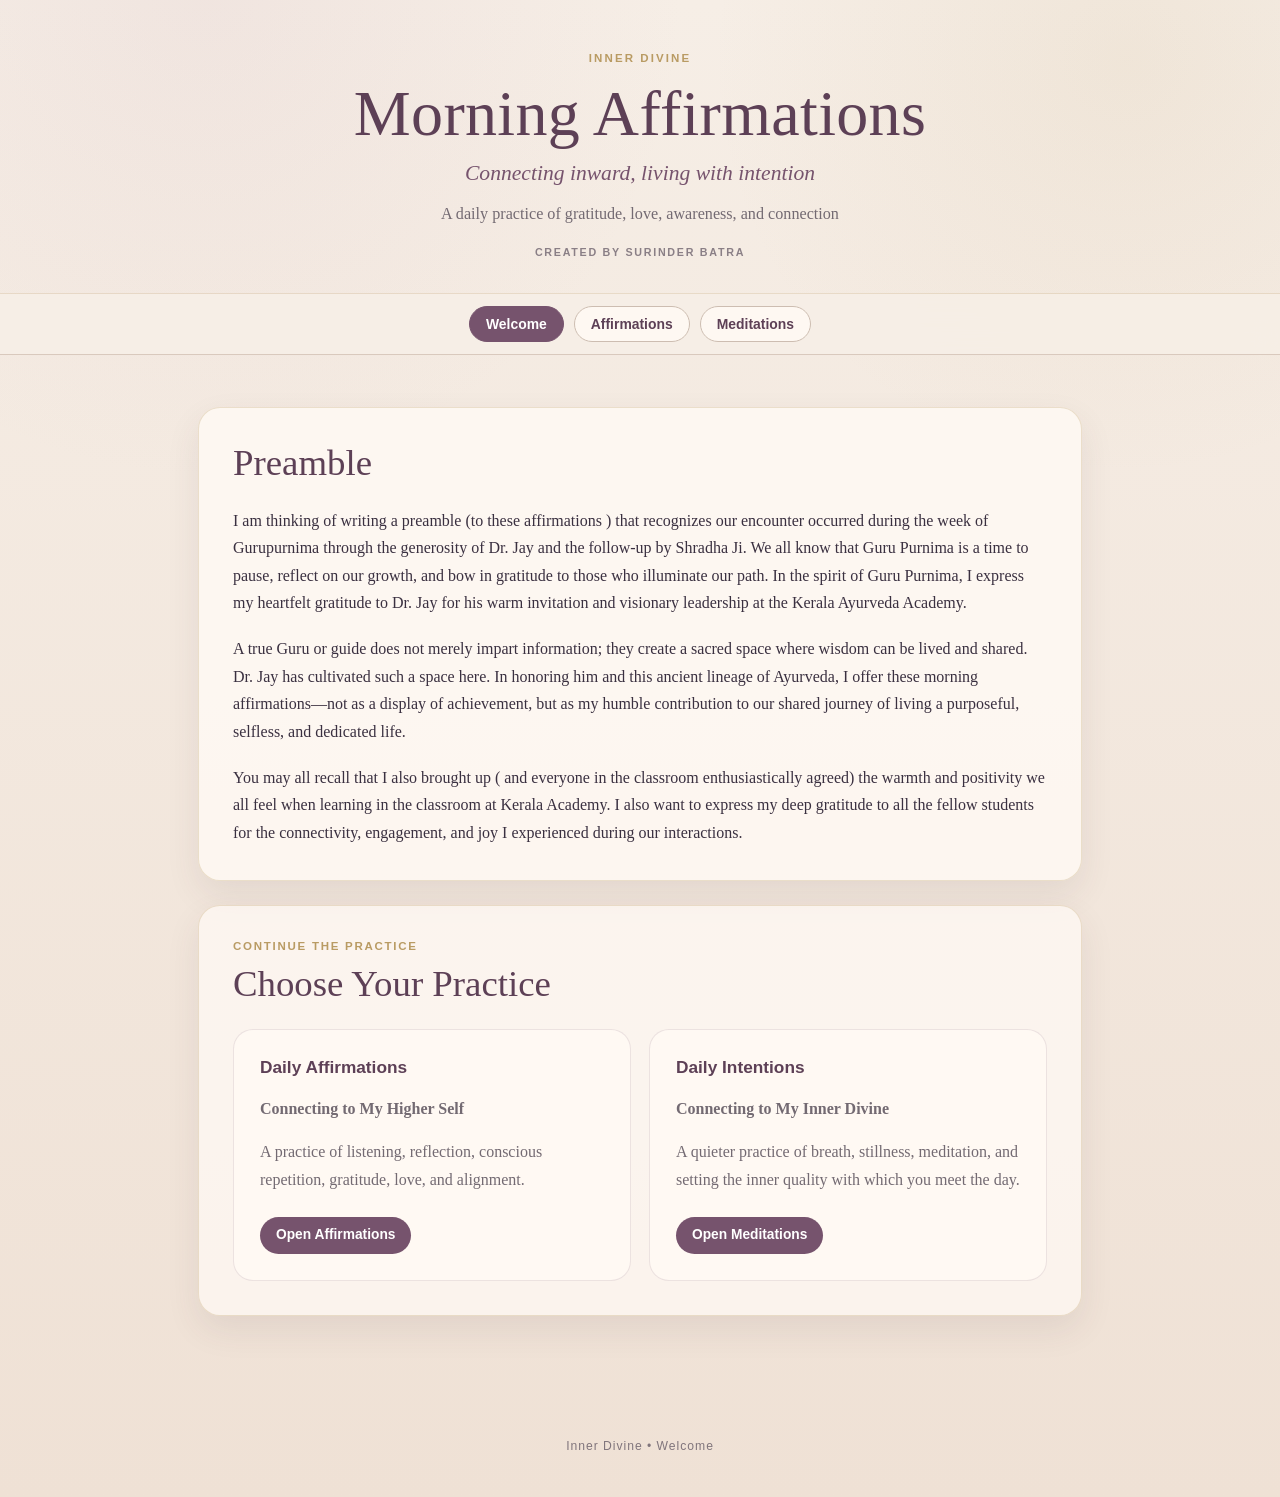
==== commit e21ee46f: "Remove Jagasia name from home page" ====
--- a/index.html
+++ b/index.html
@@ -254,7 +254,7 @@
 <header class="hero"><p class="eyebrow">Inner Divine</p><h1>Morning Affirmations</h1><p class="theme-line">Connecting inward, living with intention</p><p class="subtitle">A daily practice of gratitude, love, awareness, and connection</p><p class="creator">Created by Surinder Batra</p></header>
 <nav class="site-nav" aria-label="Main navigation"><a href="index.html" class="active">Welcome</a><a href="affirmations.html">Affirmations</a><a href="meditations.html">Meditations</a></nav><main><section class="section preamble" id="preamble">
     <h2>Preamble</h2>
-    <p>I am thinking of writing a preamble (to these affirmations ) that recognizes our encounter occurred during the week of Gurupurnima through the generosity of Dr. Jay and the follow-up by Shradha Jagasia Ji. We all know that Guru Purnima is a time to pause, reflect on our growth, and bow in gratitude to those who illuminate our path. In the spirit of Guru Purnima, I express my heartfelt gratitude to Dr. Jay for his warm invitation and visionary leadership at the Kerala Ayurveda Academy.</p>
+    <p>I am thinking of writing a preamble (to these affirmations ) that recognizes our encounter occurred during the week of Gurupurnima through the generosity of Dr. Jay and the follow-up by Shradha Ji. We all know that Guru Purnima is a time to pause, reflect on our growth, and bow in gratitude to those who illuminate our path. In the spirit of Guru Purnima, I express my heartfelt gratitude to Dr. Jay for his warm invitation and visionary leadership at the Kerala Ayurveda Academy.</p>
     <p>A true Guru or guide does not merely impart information; they create a sacred space where wisdom can be lived and shared. Dr. Jay has cultivated such a space here. In honoring him and this ancient lineage of Ayurveda, I offer these morning affirmations—not as a display of achievement, but as my humble contribution to our shared journey of living a purposeful, selfless, and dedicated life.</p>
     <p>You may all recall that I also brought up ( and everyone in the classroom enthusiastically agreed) the warmth and positivity we all feel when learning in the classroom at Kerala Academy. I also want to express my deep gratitude to all the fellow students for the connectivity, engagement, and joy I experienced during our interactions.</p>
   </section>
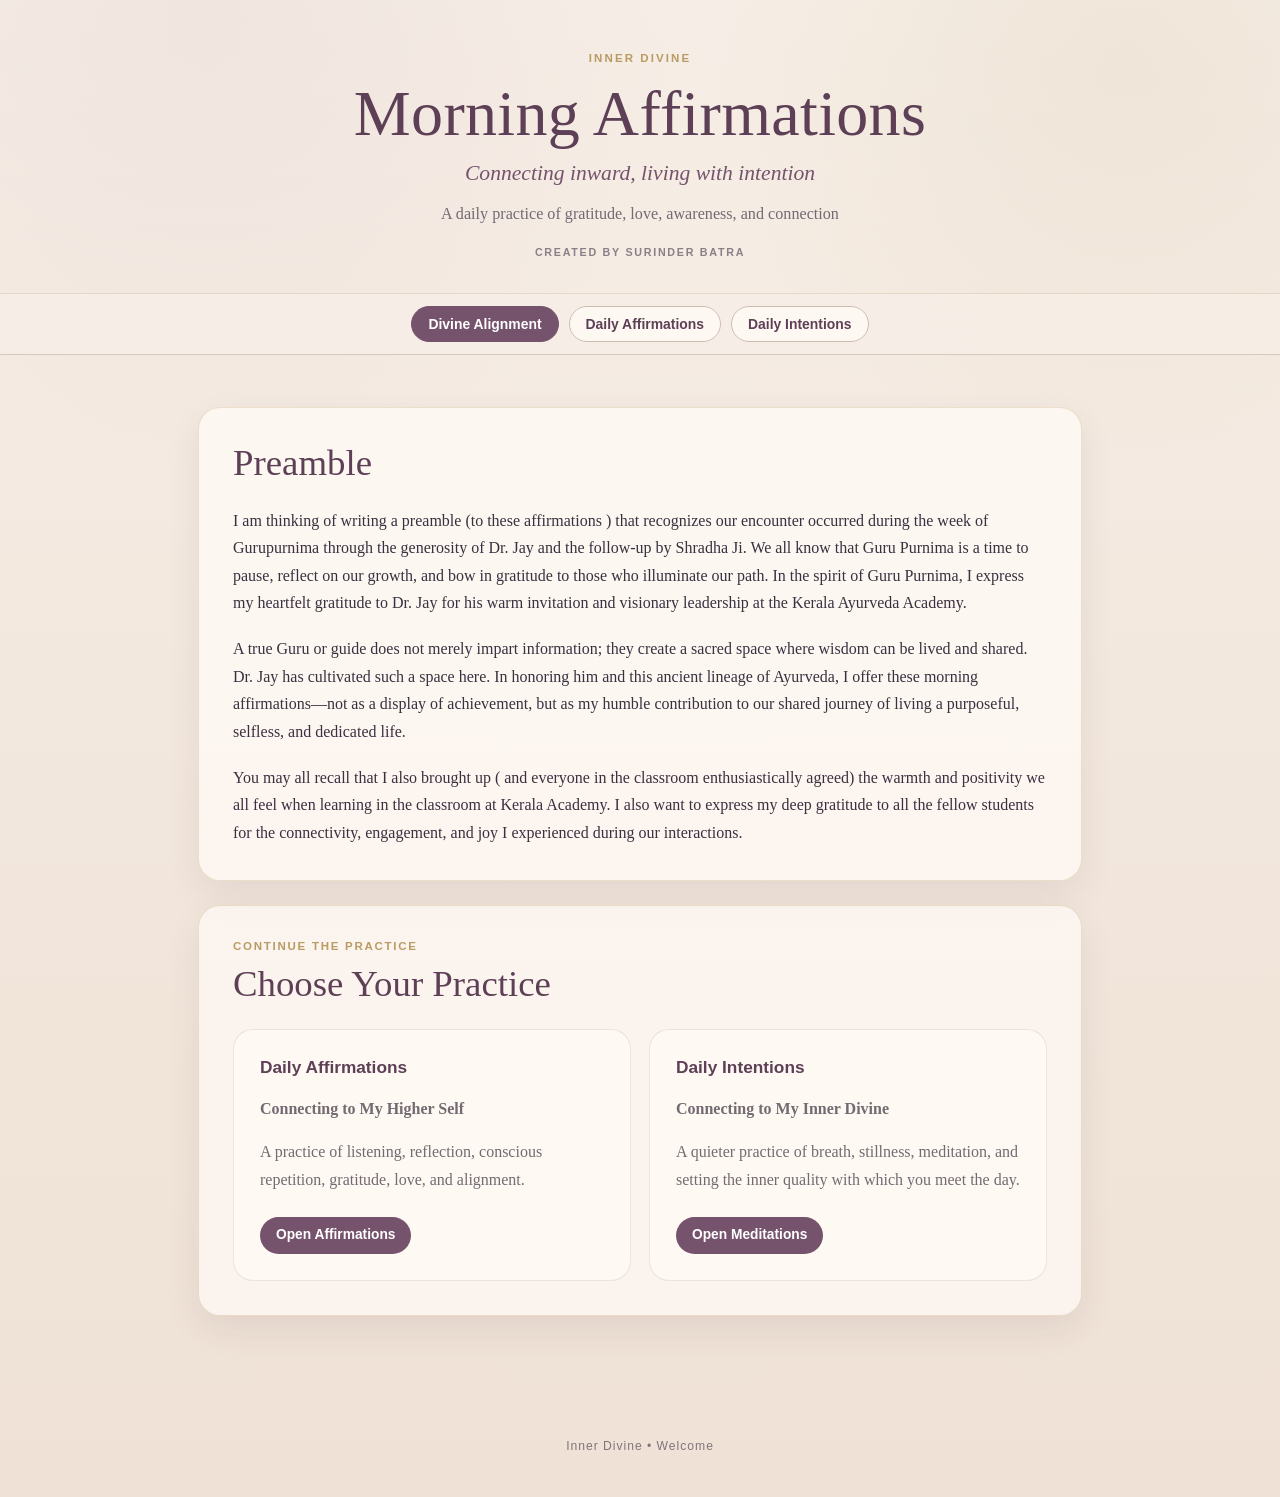
==== commit 0cd0d5bb: "Rename top navigation to practice tabs" ====
--- a/index.html
+++ b/index.html
@@ -252,7 +252,7 @@
 @media(max-width:720px){.hero{padding:42px 16px 28px}.hero h1{font-size:clamp(2.05rem,11vw,3rem)}main{padding:18px 12px 50px}.section{padding:24px}.welcome-grid,.info-grid{grid-template-columns:1fr}}
 </style></head><body>
 <header class="hero"><p class="eyebrow">Inner Divine</p><h1>Morning Affirmations</h1><p class="theme-line">Connecting inward, living with intention</p><p class="subtitle">A daily practice of gratitude, love, awareness, and connection</p><p class="creator">Created by Surinder Batra</p></header>
-<nav class="site-nav" aria-label="Main navigation"><a href="index.html" class="active">Welcome</a><a href="affirmations.html">Affirmations</a><a href="meditations.html">Meditations</a></nav><main><section class="section preamble" id="preamble">
+<nav class="site-nav" aria-label="Main navigation"><a href="index.html" class="active">Divine Alignment</a><a href="affirmations.html">Daily Affirmations</a><a href="meditations.html">Daily Intentions</a></nav><main><section class="section preamble" id="preamble">
     <h2>Preamble</h2>
     <p>I am thinking of writing a preamble (to these affirmations ) that recognizes our encounter occurred during the week of Gurupurnima through the generosity of Dr. Jay and the follow-up by Shradha Ji. We all know that Guru Purnima is a time to pause, reflect on our growth, and bow in gratitude to those who illuminate our path. In the spirit of Guru Purnima, I express my heartfelt gratitude to Dr. Jay for his warm invitation and visionary leadership at the Kerala Ayurveda Academy.</p>
     <p>A true Guru or guide does not merely impart information; they create a sacred space where wisdom can be lived and shared. Dr. Jay has cultivated such a space here. In honoring him and this ancient lineage of Ayurveda, I offer these morning affirmations—not as a display of achievement, but as my humble contribution to our shared journey of living a purposeful, selfless, and dedicated life.</p>
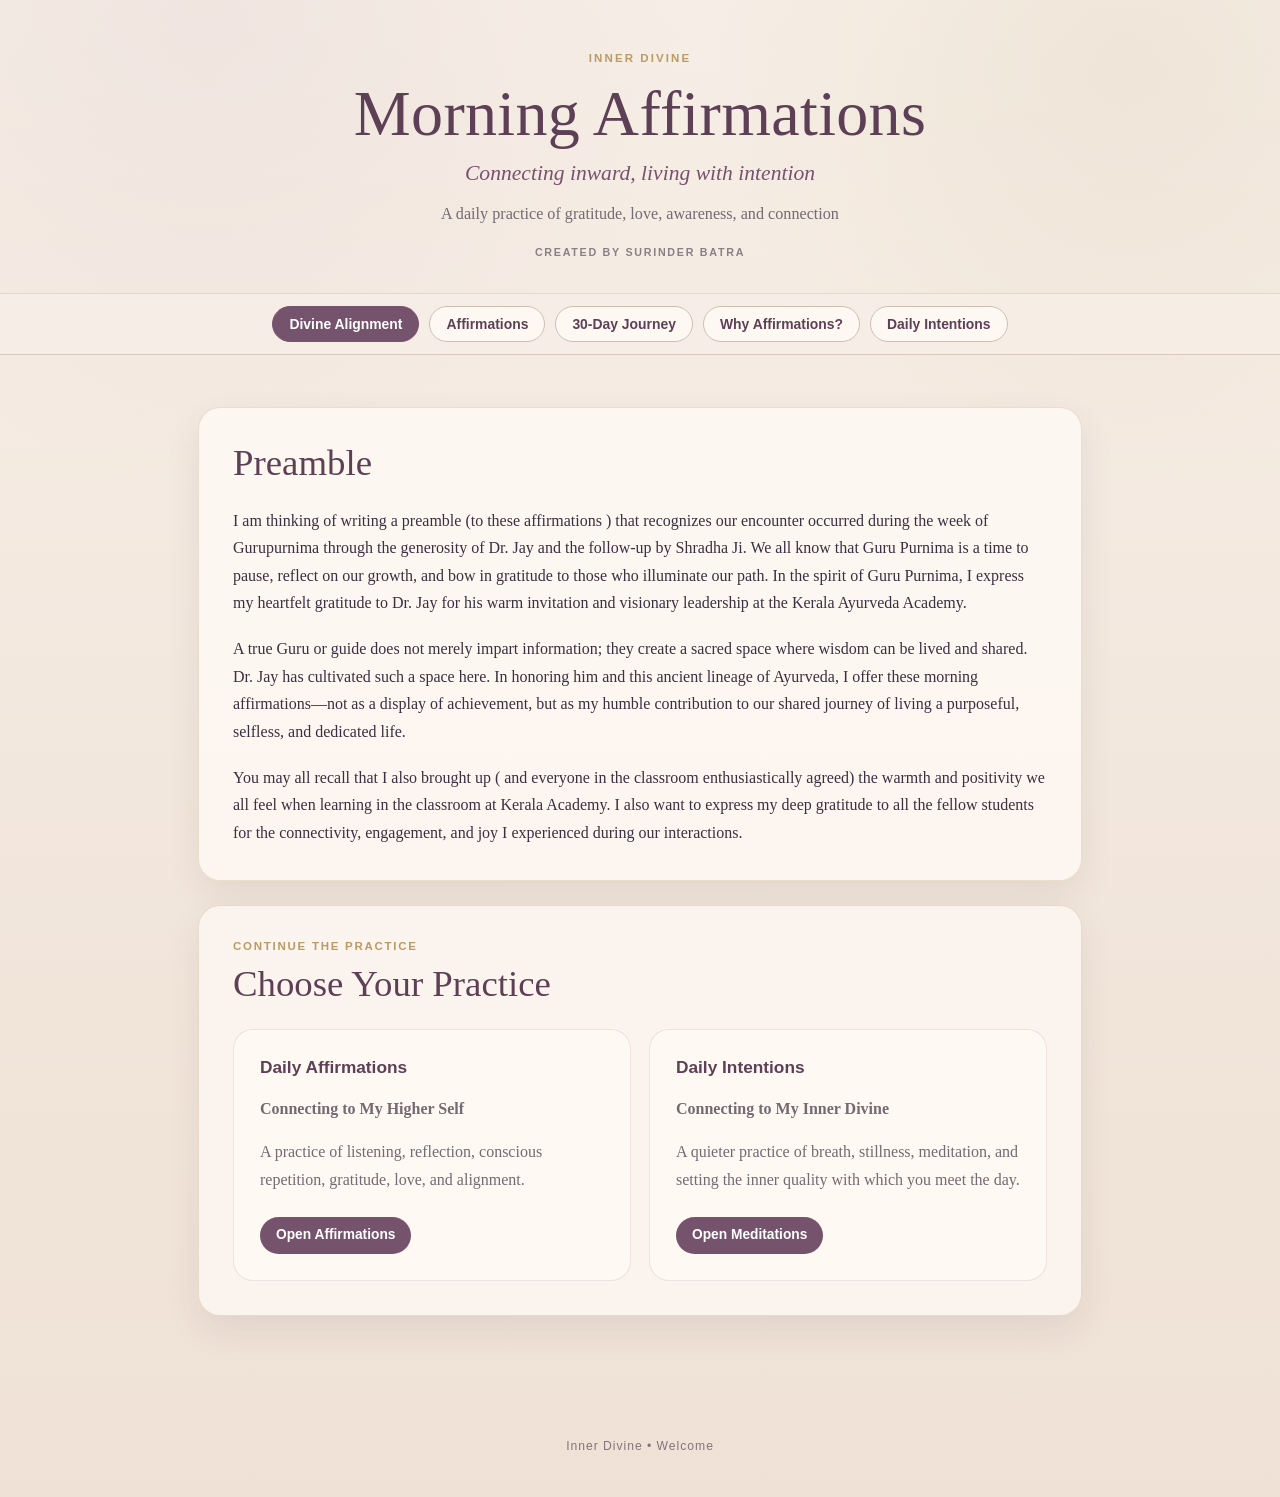
==== commit 3bfd0c98: "Build 30-day affirmation journey and split theory page" ====
--- a/index.html
+++ b/index.html
@@ -252,7 +252,13 @@
 @media(max-width:720px){.hero{padding:42px 16px 28px}.hero h1{font-size:clamp(2.05rem,11vw,3rem)}main{padding:18px 12px 50px}.section{padding:24px}.welcome-grid,.info-grid{grid-template-columns:1fr}}
 </style></head><body>
 <header class="hero"><p class="eyebrow">Inner Divine</p><h1>Morning Affirmations</h1><p class="theme-line">Connecting inward, living with intention</p><p class="subtitle">A daily practice of gratitude, love, awareness, and connection</p><p class="creator">Created by Surinder Batra</p></header>
-<nav class="site-nav" aria-label="Main navigation"><a href="index.html" class="active">Divine Alignment</a><a href="affirmations.html">Daily Affirmations</a><a href="meditations.html">Daily Intentions</a></nav><main><section class="section preamble" id="preamble">
+<nav class="site-nav" aria-label="Main navigation">
+<a href="index.html" class="active">Divine Alignment</a>
+<a href="affirmations.html">Affirmations</a>
+<a href="journey.html">30-Day Journey</a>
+<a href="why-affirmations.html">Why Affirmations?</a>
+<a href="meditations.html">Daily Intentions</a>
+</nav><main><section class="section preamble" id="preamble">
     <h2>Preamble</h2>
     <p>I am thinking of writing a preamble (to these affirmations ) that recognizes our encounter occurred during the week of Gurupurnima through the generosity of Dr. Jay and the follow-up by Shradha Ji. We all know that Guru Purnima is a time to pause, reflect on our growth, and bow in gratitude to those who illuminate our path. In the spirit of Guru Purnima, I express my heartfelt gratitude to Dr. Jay for his warm invitation and visionary leadership at the Kerala Ayurveda Academy.</p>
     <p>A true Guru or guide does not merely impart information; they create a sacred space where wisdom can be lived and shared. Dr. Jay has cultivated such a space here. In honoring him and this ancient lineage of Ayurveda, I offer these morning affirmations—not as a display of achievement, but as my humble contribution to our shared journey of living a purposeful, selfless, and dedicated life.</p>
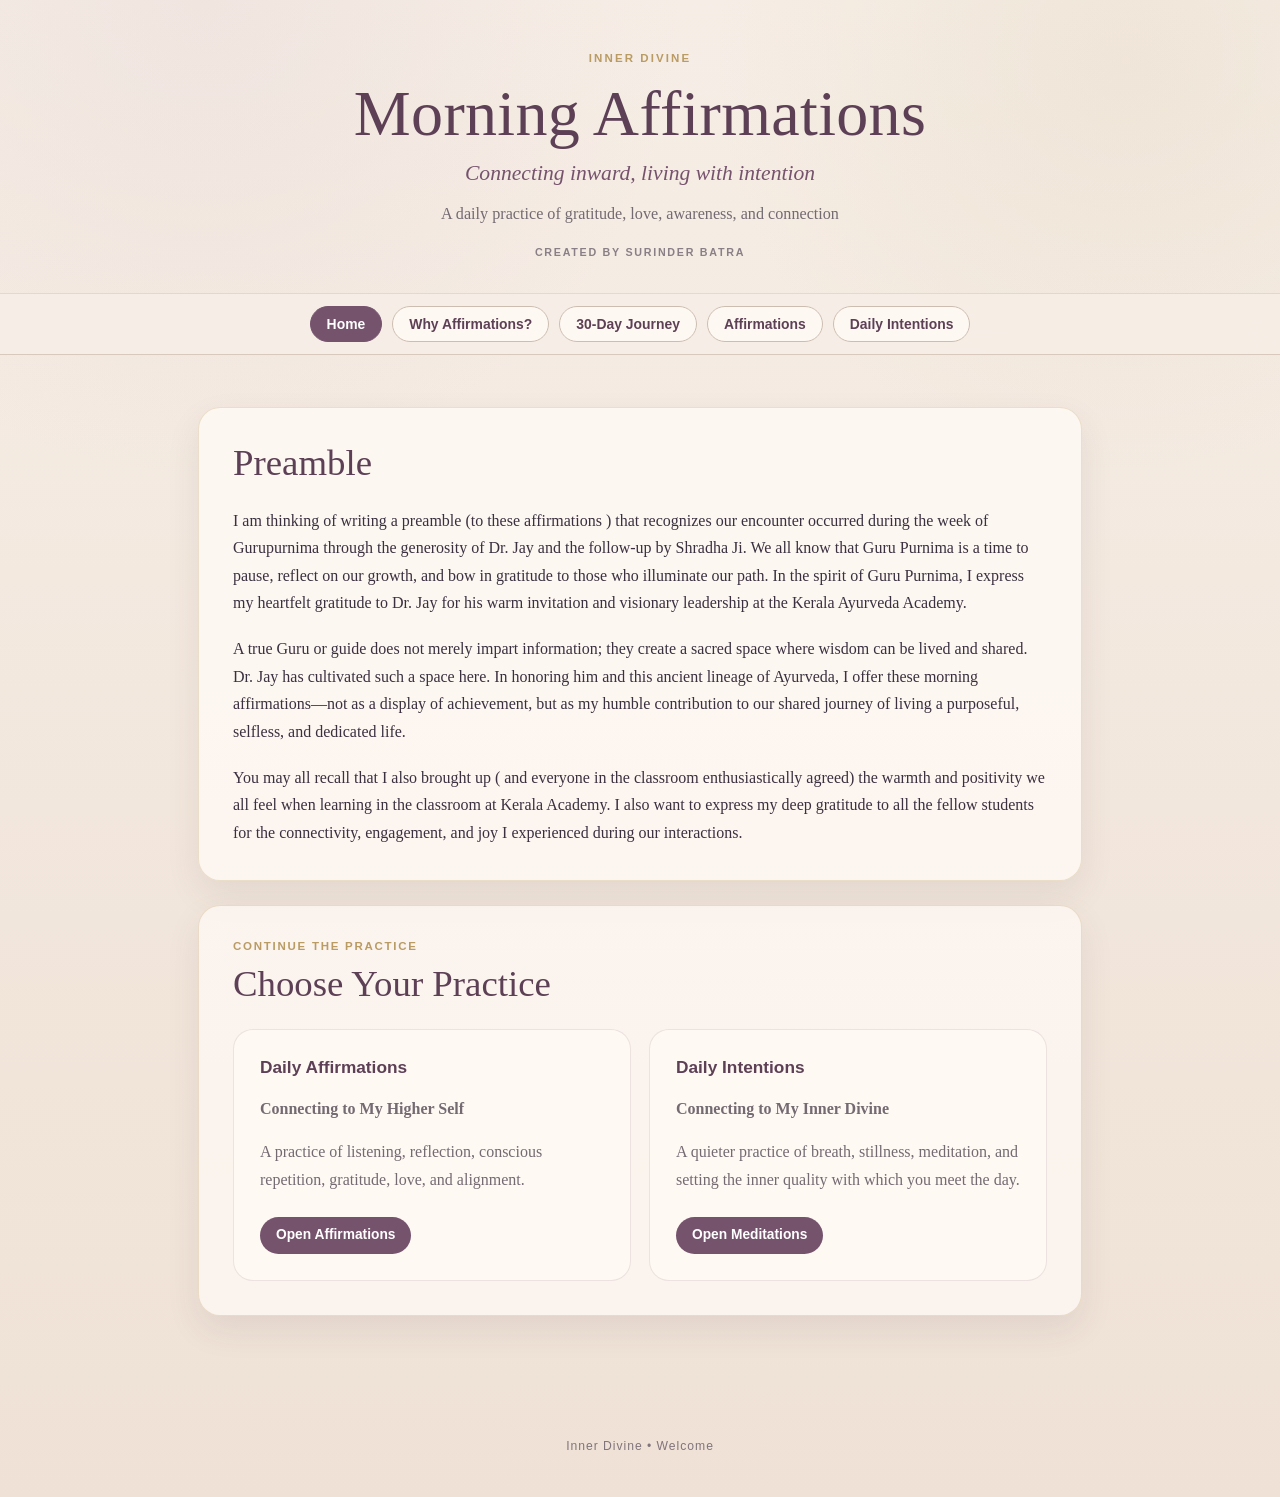
==== commit 5d742bb6: "Reorder InnerDivine navigation" ====
--- a/index.html
+++ b/index.html
@@ -253,10 +253,10 @@
 </style></head><body>
 <header class="hero"><p class="eyebrow">Inner Divine</p><h1>Morning Affirmations</h1><p class="theme-line">Connecting inward, living with intention</p><p class="subtitle">A daily practice of gratitude, love, awareness, and connection</p><p class="creator">Created by Surinder Batra</p></header>
 <nav class="site-nav" aria-label="Main navigation">
-<a href="index.html" class="active">Divine Alignment</a>
+<a href="index.html" class="active">Home</a>
+<a href="why-affirmations.html">Why Affirmations?</a>
+<a href="journey.html">30-Day Journey</a>
 <a href="affirmations.html">Affirmations</a>
-<a href="journey.html">30-Day Journey</a>
-<a href="why-affirmations.html">Why Affirmations?</a>
 <a href="meditations.html">Daily Intentions</a>
 </nav><main><section class="section preamble" id="preamble">
     <h2>Preamble</h2>
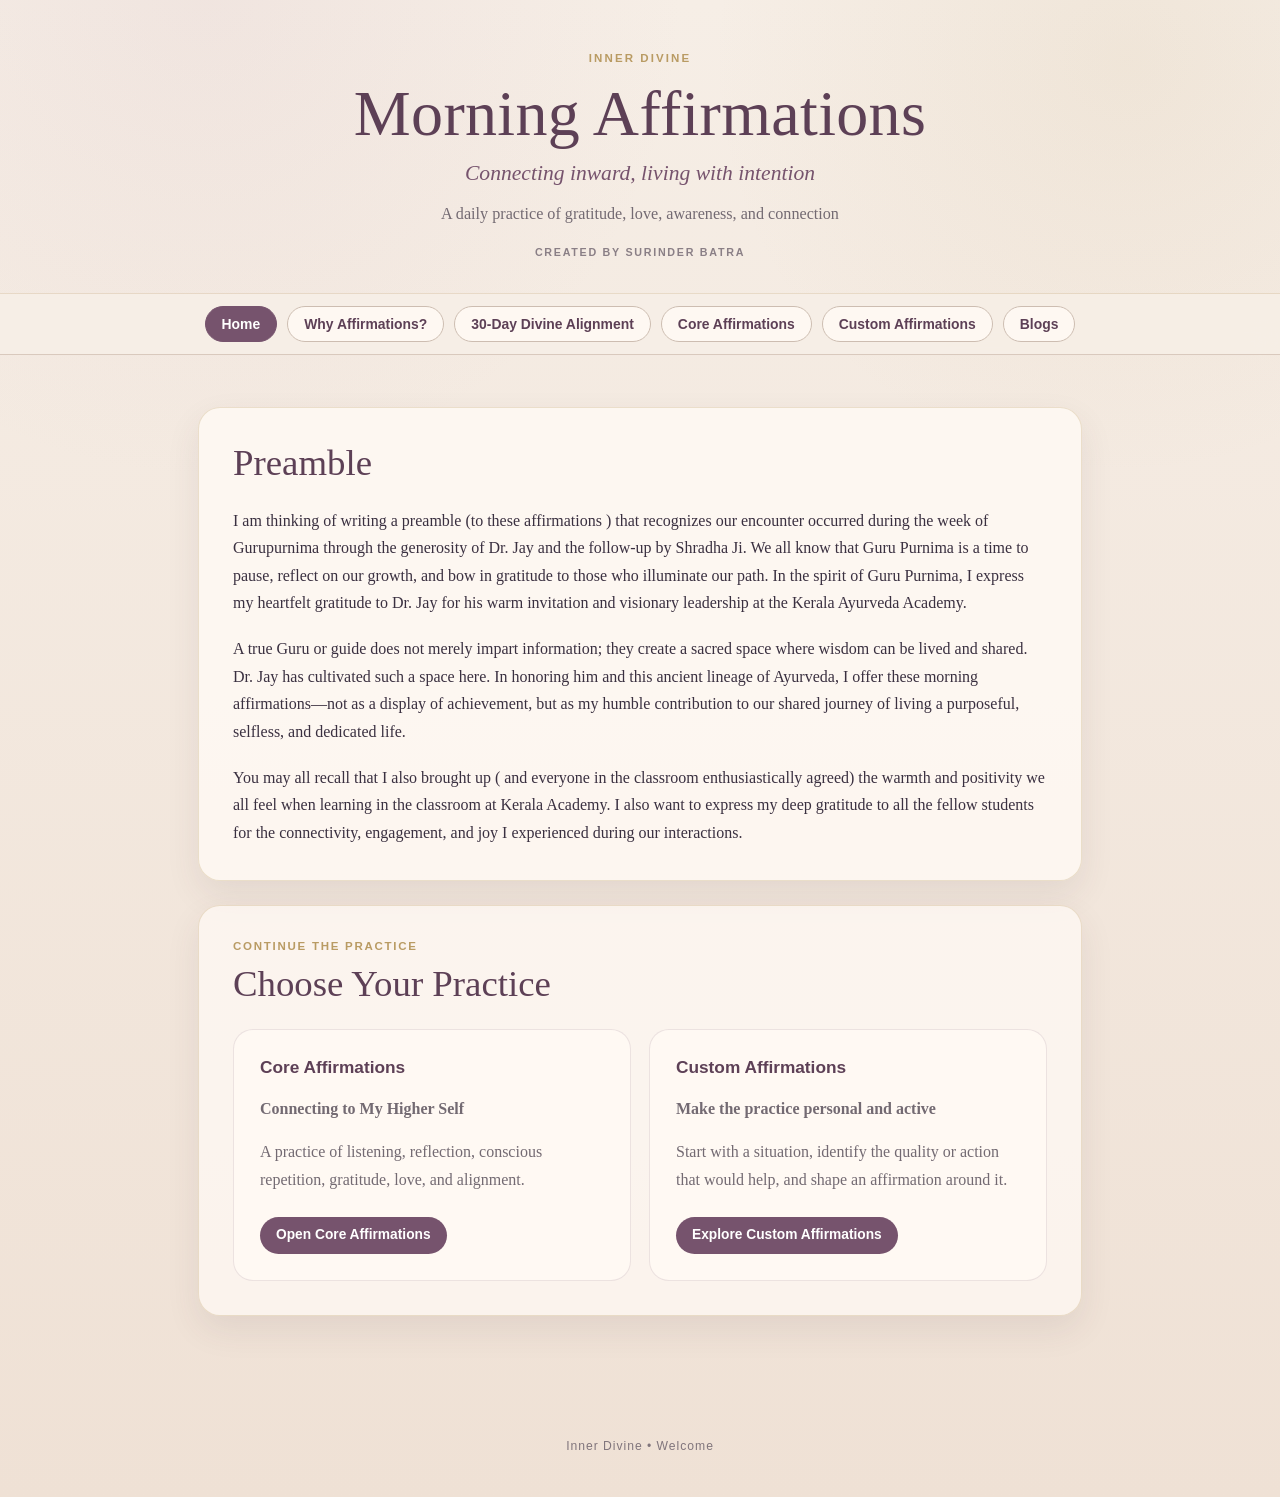
==== commit 2b2cadb2: "Update InnerDivine navigation and practice links" ====
--- a/index.html
+++ b/index.html
@@ -255,9 +255,10 @@
 <nav class="site-nav" aria-label="Main navigation">
 <a href="index.html" class="active">Home</a>
 <a href="why-affirmations.html">Why Affirmations?</a>
-<a href="journey.html">30-Day Journey</a>
-<a href="affirmations.html">Affirmations</a>
-<a href="meditations.html">Daily Intentions</a>
+<a href="journey.html">30-Day Divine Alignment</a>
+<a href="affirmations.html">Core Affirmations</a>
+<a href="custom-affirmations.html">Custom Affirmations</a>
+<a href="blogs.html">Blogs</a>
 </nav><main><section class="section preamble" id="preamble">
     <h2>Preamble</h2>
     <p>I am thinking of writing a preamble (to these affirmations ) that recognizes our encounter occurred during the week of Gurupurnima through the generosity of Dr. Jay and the follow-up by Shradha Ji. We all know that Guru Purnima is a time to pause, reflect on our growth, and bow in gratitude to those who illuminate our path. In the spirit of Guru Purnima, I express my heartfelt gratitude to Dr. Jay for his warm invitation and visionary leadership at the Kerala Ayurveda Academy.</p>
@@ -265,6 +266,6 @@
     <p>You may all recall that I also brought up ( and everyone in the classroom enthusiastically agreed) the warmth and positivity we all feel when learning in the classroom at Kerala Academy. I also want to express my deep gratitude to all the fellow students for the connectivity, engagement, and joy I experienced during our interactions.</p>
   </section>
 <section class="section"><p class="page-kicker">Continue the practice</p><h2>Choose Your Practice</h2><div class="welcome-grid">
-<article class="welcome-card"><h3>Daily Affirmations</h3><p><strong>Connecting to My Higher Self</strong></p><p>A practice of listening, reflection, conscious repetition, gratitude, love, and alignment.</p><a class="link-btn" href="affirmations.html">Open Affirmations</a></article>
-<article class="welcome-card"><h3>Daily Intentions</h3><p><strong>Connecting to My Inner Divine</strong></p><p>A quieter practice of breath, stillness, meditation, and setting the inner quality with which you meet the day.</p><a class="link-btn" href="meditations.html">Open Meditations</a></article>
+<article class="welcome-card"><h3>Core Affirmations</h3><p><strong>Connecting to My Higher Self</strong></p><p>A practice of listening, reflection, conscious repetition, gratitude, love, and alignment.</p><a class="link-btn" href="affirmations.html">Open Core Affirmations</a></article>
+<article class="welcome-card"><h3>Custom Affirmations</h3><p><strong>Make the practice personal and active</strong></p><p>Start with a situation, identify the quality or action that would help, and shape an affirmation around it.</p><a class="link-btn" href="custom-affirmations.html">Explore Custom Affirmations</a></article>
 </div></section></main><footer class="footer">Inner Divine • Welcome</footer></body></html>
